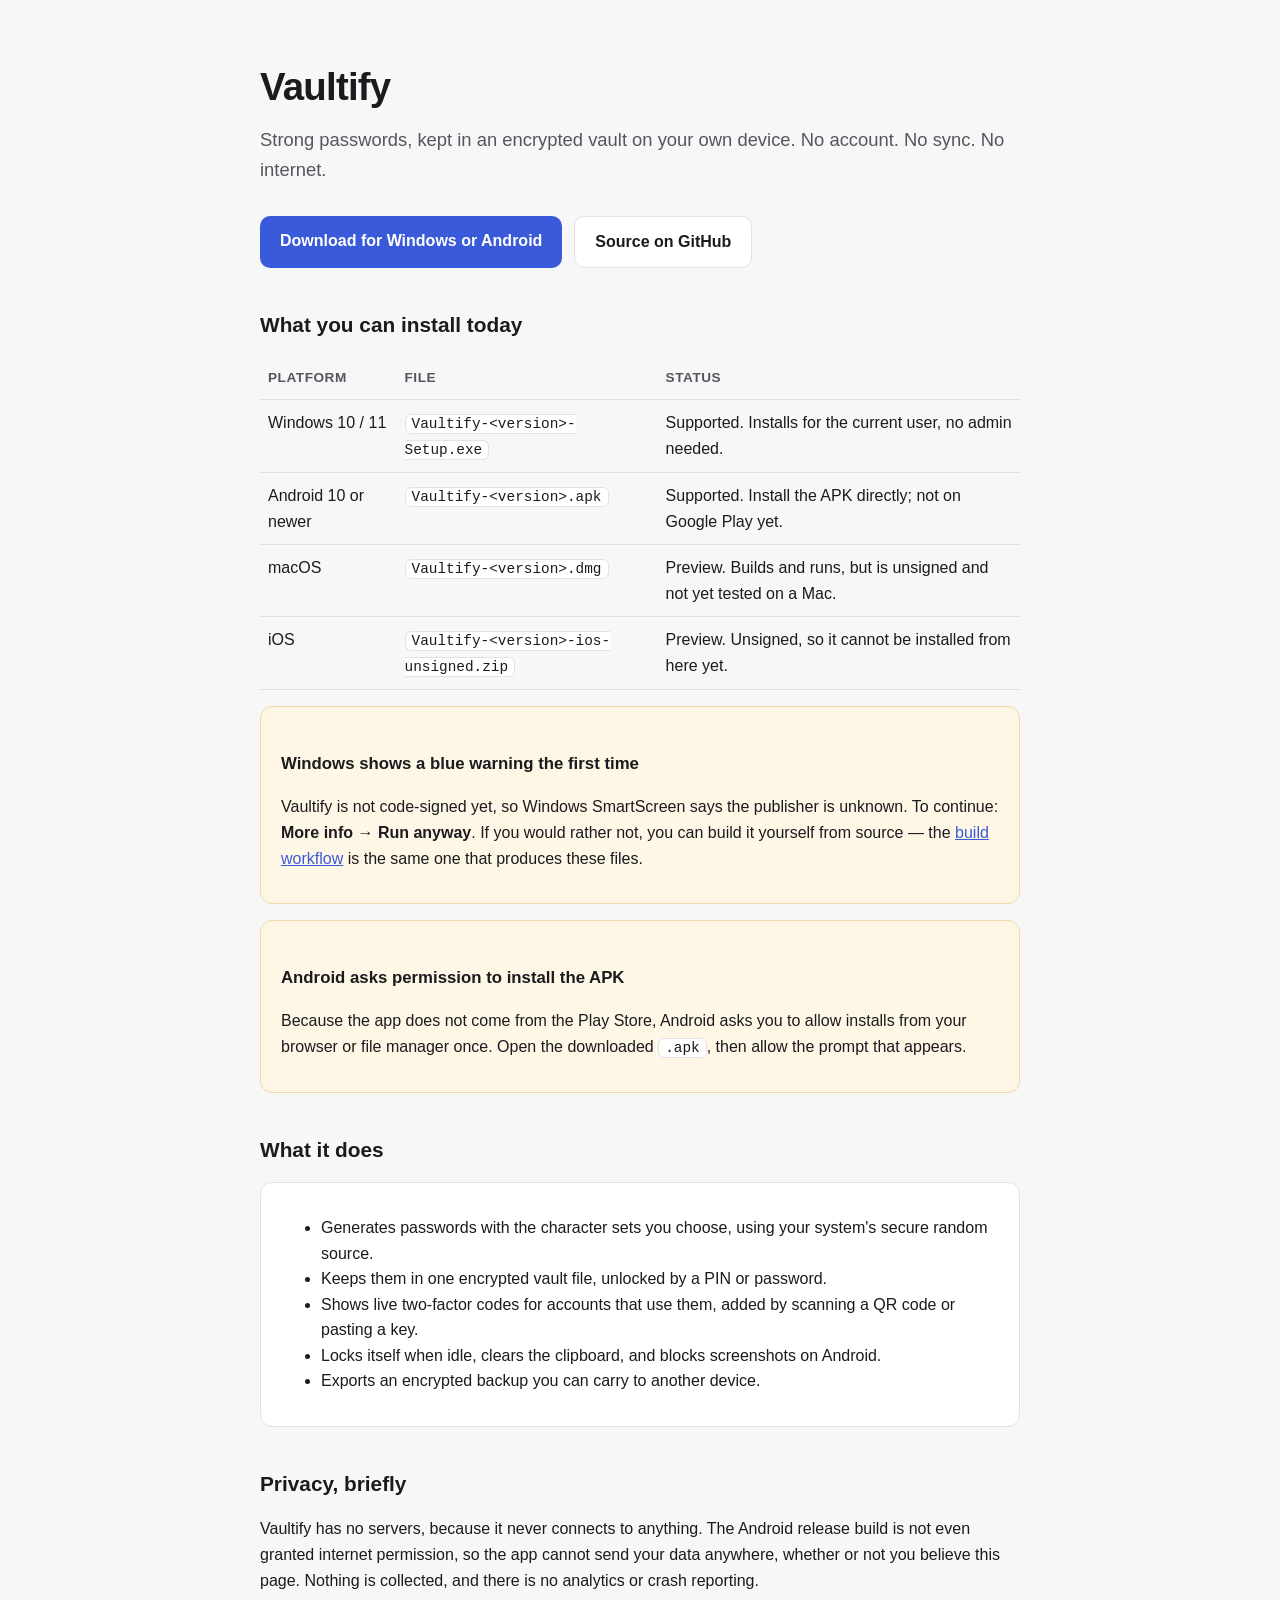
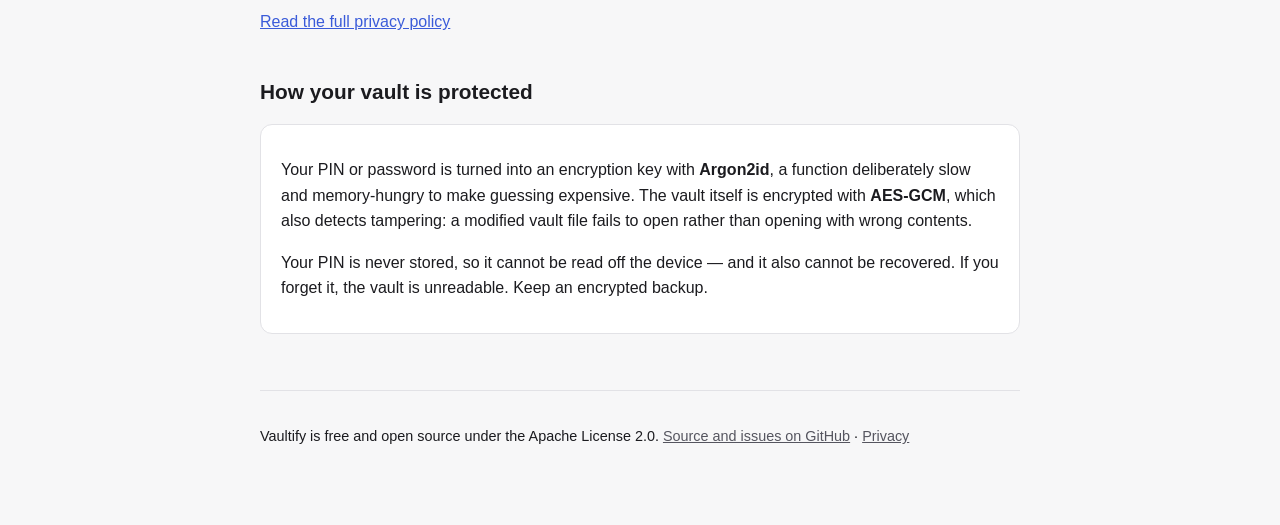
==== docs/index.html @ 95b4c6ee "Apache-2.0 license, download site and store groundwork Adds LICENSE, a GitHub Pages site in docs/ wi" ====
<!doctype html>
<html lang="en">
<head>
<meta charset="utf-8">
<meta name="viewport" content="width=device-width, initial-scale=1">
<title>Vaultify — offline password generator and keeper</title>
<meta name="description" content="Vaultify makes strong passwords and keeps them in an encrypted vault on your own device. No account, no sync, no internet.">
<link rel="stylesheet" href="style.css">
</head>
<body>
<main>

  <header class="masthead">
    <h1>Vaultify</h1>
    <p class="tagline">Strong passwords, kept in an encrypted vault on your own device. No account. No sync. No internet.</p>
  </header>

  <!-- Downloads: links go to the latest release page rather than to a file,
       because the filenames carry the version number and change every release. -->
  <div class="downloads">
    <a class="btn" href="https://github.com/niyexdroid/vaultify/releases/latest">Download for Windows or Android</a>
    <a class="btn secondary" href="https://github.com/niyexdroid/vaultify">Source on GitHub</a>
  </div>

  <h2>What you can install today</h2>

  <table>
    <tr><th>Platform</th><th>File</th><th>Status</th></tr>
    <tr>
      <td>Windows 10 / 11</td>
      <td><code>Vaultify-&lt;version&gt;-Setup.exe</code></td>
      <td>Supported. Installs for the current user, no admin needed.</td>
    </tr>
    <tr>
      <td>Android 10 or newer</td>
      <td><code>Vaultify-&lt;version&gt;.apk</code></td>
      <td>Supported. Install the APK directly; not on Google Play yet.</td>
    </tr>
    <tr>
      <td>macOS</td>
      <td><code>Vaultify-&lt;version&gt;.dmg</code></td>
      <td>Preview. Builds and runs, but is unsigned and not yet tested on a Mac.</td>
    </tr>
    <tr>
      <td>iOS</td>
      <td><code>Vaultify-&lt;version&gt;-ios-unsigned.zip</code></td>
      <td>Preview. Unsigned, so it cannot be installed from here yet.</td>
    </tr>
  </table>

  <!-- First-run warnings: both are expected for unsigned apps, and people
       abandon the install if the page does not say so up front. -->
  <div class="note">
    <h3>Windows shows a blue warning the first time</h3>
    <p>Vaultify is not code-signed yet, so Windows SmartScreen says the publisher is
    unknown. To continue: <strong>More info</strong> &rarr; <strong>Run anyway</strong>.
    If you would rather not, you can build it yourself from source — the
    <a href="https://github.com/niyexdroid/vaultify/blob/main/.github/workflows/build.yml">build workflow</a>
    is the same one that produces these files.</p>
  </div>

  <div class="note">
    <h3>Android asks permission to install the APK</h3>
    <p>Because the app does not come from the Play Store, Android asks you to allow
    installs from your browser or file manager once. Open the downloaded
    <code>.apk</code>, then allow the prompt that appears.</p>
  </div>

  <h2>What it does</h2>

  <div class="card">
    <ul>
      <li>Generates passwords with the character sets you choose, using your system's secure random source.</li>
      <li>Keeps them in one encrypted vault file, unlocked by a PIN or password.</li>
      <li>Shows live two-factor codes for accounts that use them, added by scanning a QR code or pasting a key.</li>
      <li>Locks itself when idle, clears the clipboard, and blocks screenshots on Android.</li>
      <li>Exports an encrypted backup you can carry to another device.</li>
    </ul>
  </div>

  <h2>Privacy, briefly</h2>

  <p>Vaultify has no servers, because it never connects to anything. The Android release
  build is not even granted internet permission, so the app cannot send your data
  anywhere, whether or not you believe this page. Nothing is collected, and there is
  no analytics or crash reporting.</p>

  <p><a href="privacy.html">Read the full privacy policy</a></p>

  <h2>How your vault is protected</h2>

  <div class="card">
    <p>Your PIN or password is turned into an encryption key with <strong>Argon2id</strong>,
    a function deliberately slow and memory-hungry to make guessing expensive. The vault
    itself is encrypted with <strong>AES-GCM</strong>, which also detects tampering: a
    modified vault file fails to open rather than opening with wrong contents.</p>
    <p>Your PIN is never stored, so it cannot be read off the device — and it also cannot
    be recovered. If you forget it, the vault is unreadable. Keep an encrypted backup.</p>
  </div>

  <footer>
    <p>Vaultify is free and open source under the Apache License 2.0.
    <a href="https://github.com/niyexdroid/vaultify">Source and issues on GitHub</a> ·
    <a href="privacy.html">Privacy</a></p>
  </footer>

</main>
</body>
</html>
---- docs/style.css ----
/* Download site: shared styles for the GitHub Pages pages in docs/.
   Plain CSS on purpose - the site is two static files with no build step. */

/* Theme tokens: light values first, dark overridden below. */
:root {
  --bg: #f7f7f8;
  --panel: #ffffff;
  --ink: #1b1b1f;
  --ink-soft: #55555f;
  --line: #e2e2e6;
  --accent: #3a5bd9;
  --accent-ink: #ffffff;
  --warn-bg: #fff7e6;
  --warn-line: #f0d9a8;
}

@media (prefers-color-scheme: dark) {
  :root {
    --bg: #15151a;
    --panel: #1e1e25;
    --ink: #ececf1;
    --ink-soft: #a3a3b0;
    --line: #32323c;
    --accent: #8ba4ff;
    --accent-ink: #15151a;
    --warn-bg: #2a2317;
    --warn-line: #50411f;
  }
}

* { box-sizing: border-box; }

body {
  margin: 0;
  padding: 0 16px 64px;
  background: var(--bg);
  color: var(--ink);
  font: 16px/1.6 -apple-system, BlinkMacSystemFont, "Segoe UI", Roboto, sans-serif;
}

main { max-width: 760px; margin: 0 auto; }

/* Masthead: app name and one-line description. */
header.masthead { padding: 56px 0 8px; }
header.masthead h1 { margin: 0; font-size: 2.4rem; letter-spacing: -0.02em; }
header.masthead p.tagline { margin: 8px 0 0; color: var(--ink-soft); font-size: 1.15rem; }

h2 { margin: 40px 0 12px; font-size: 1.3rem; }
h3 { margin: 28px 0 8px; font-size: 1.05rem; }
p, li { color: var(--ink); }
a { color: var(--accent); }

/* Download buttons: one per platform people can actually install today. */
.downloads { display: flex; flex-wrap: wrap; gap: 12px; margin: 24px 0 8px; }
.btn {
  display: inline-block;
  padding: 12px 20px;
  border-radius: 10px;
  background: var(--accent);
  color: var(--accent-ink);
  font-weight: 600;
  text-decoration: none;
}
.btn.secondary {
  background: var(--panel);
  color: var(--ink);
  border: 1px solid var(--line);
}

/* Cards and tables for the platform and privacy details. */
.card {
  background: var(--panel);
  border: 1px solid var(--line);
  border-radius: 12px;
  padding: 16px 20px;
  margin: 16px 0;
}
.note {
  background: var(--warn-bg);
  border: 1px solid var(--warn-line);
  border-radius: 12px;
  padding: 16px 20px;
  margin: 16px 0;
}
table { width: 100%; border-collapse: collapse; margin: 16px 0; }
th, td { text-align: left; padding: 10px 8px; border-bottom: 1px solid var(--line); vertical-align: top; }
th { font-size: 0.85rem; text-transform: uppercase; letter-spacing: 0.04em; color: var(--ink-soft); }
code {
  background: var(--panel);
  border: 1px solid var(--line);
  border-radius: 6px;
  padding: 1px 6px;
  font-size: 0.9em;
}
footer { margin-top: 56px; padding-top: 20px; border-top: 1px solid var(--line); color: var(--ink-soft); font-size: 0.9rem; }
footer a { color: var(--ink-soft); }
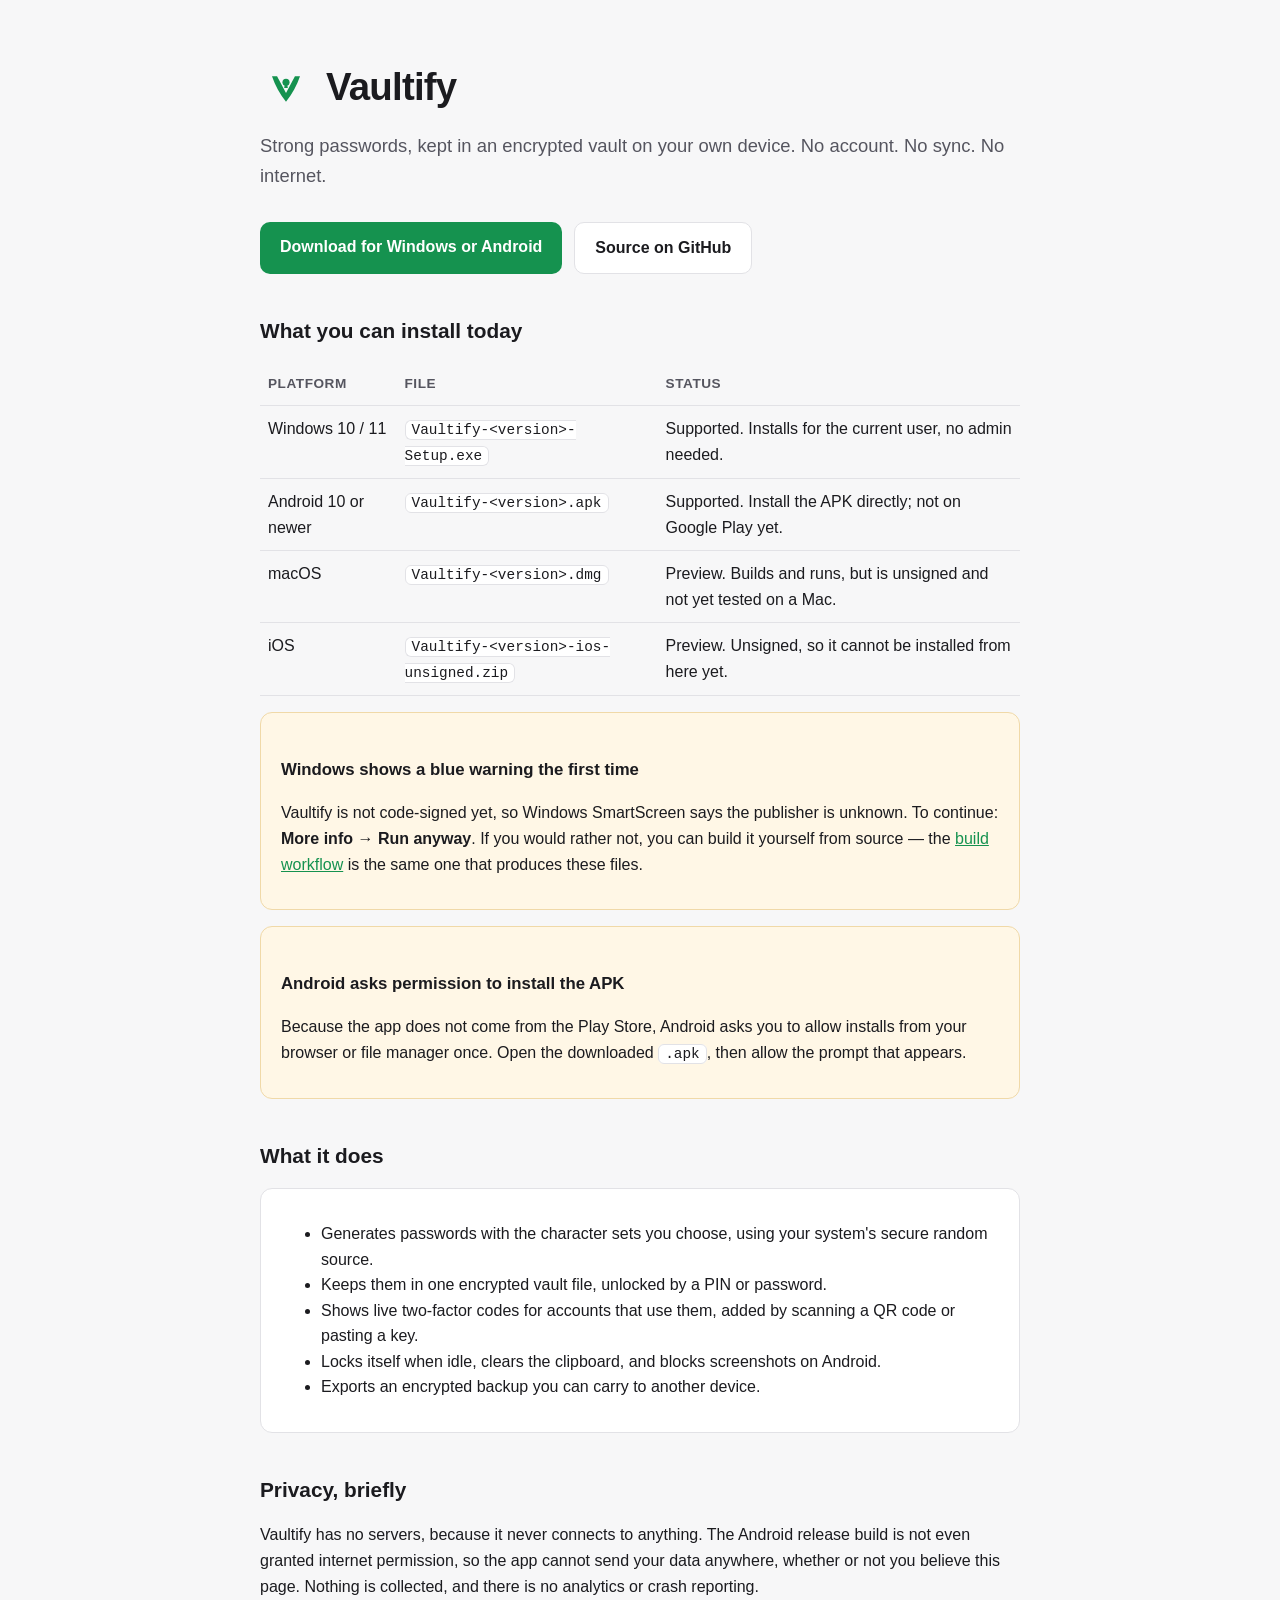
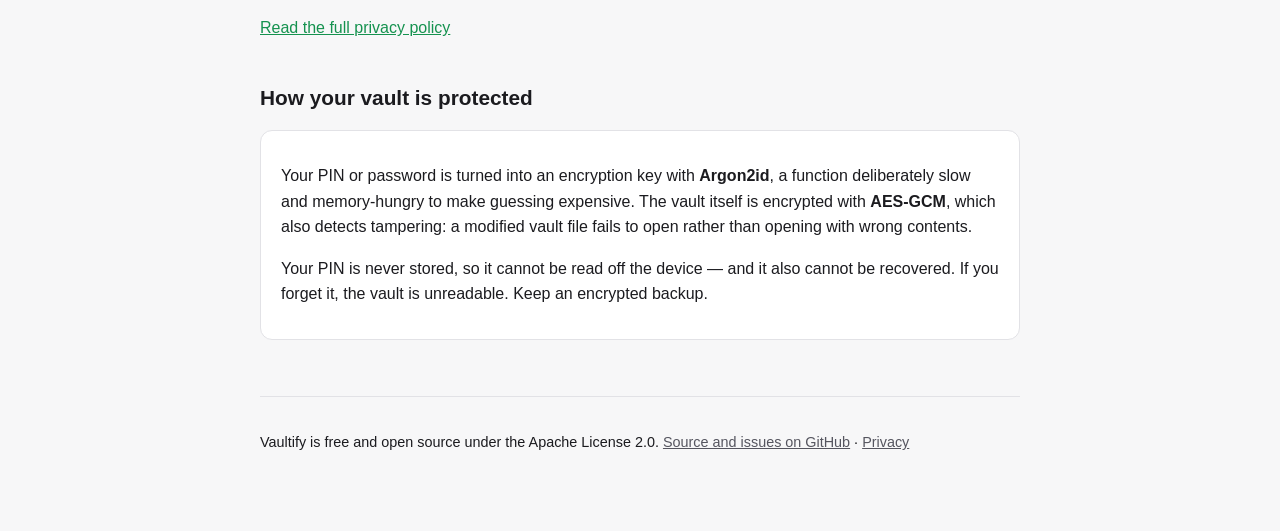
==== commit df14db0f: "V-monogram logo, used in the app, icons and download site Replaces the plain shield with a V-monogra" ====
--- a/docs/index.html
+++ b/docs/index.html
@@ -11,7 +11,16 @@
 <main>
 
   <header class="masthead">
-    <h1>Vaultify</h1>
+    <div class="wordmark">
+      <!-- Brand mark: the V-monogram. Kept in step with the one true shape in
+           lib/ui/brand/vaultify_mark.dart; change it there first. -->
+      <svg class="mark" viewBox="0 0 1024 1024" fill="currentColor" aria-hidden="true">
+        <path d="M236 300 C298 476 388 648 512 800 C636 648 726 476 788 300 L688 300 L512 630 L336 300 Z"/>
+        <circle cx="512" cy="420" r="70"/>
+        <path d="M487 466 L537 466 L548 532 L476 532 Z"/>
+      </svg>
+      <h1>Vaultify</h1>
+    </div>
     <p class="tagline">Strong passwords, kept in an encrypted vault on your own device. No account. No sync. No internet.</p>
   </header>
 
--- a/docs/style.css
+++ b/docs/style.css
@@ -8,7 +8,8 @@
   --ink: #1b1b1f;
   --ink-soft: #55555f;
   --line: #e2e2e6;
-  --accent: #3a5bd9;
+  --brand: #15924f;
+  --accent: #15924f;
   --accent-ink: #ffffff;
   --warn-bg: #fff7e6;
   --warn-line: #f0d9a8;
@@ -21,7 +22,8 @@
     --ink: #ececf1;
     --ink-soft: #a3a3b0;
     --line: #32323c;
-    --accent: #8ba4ff;
+    --brand: #3dbe7a;
+    --accent: #3dbe7a;
     --accent-ink: #15151a;
     --warn-bg: #2a2317;
     --warn-line: #50411f;
@@ -40,10 +42,14 @@
 
 main { max-width: 760px; margin: 0 auto; }
 
-/* Masthead: app name and one-line description. */
+/* Masthead: brand mark, app name and one-line description. */
 header.masthead { padding: 56px 0 8px; }
+header.masthead .wordmark { display: flex; align-items: center; gap: 14px; }
+/* Brand mark: the V-monogram, same shape as the app icon. It inherits the
+   colour below so it follows the light and dark themes. */
+header.masthead .mark { width: 52px; height: 52px; flex: none; color: var(--brand); }
 header.masthead h1 { margin: 0; font-size: 2.4rem; letter-spacing: -0.02em; }
-header.masthead p.tagline { margin: 8px 0 0; color: var(--ink-soft); font-size: 1.15rem; }
+header.masthead p.tagline { margin: 14px 0 0; color: var(--ink-soft); font-size: 1.15rem; }
 
 h2 { margin: 40px 0 12px; font-size: 1.3rem; }
 h3 { margin: 28px 0 8px; font-size: 1.05rem; }
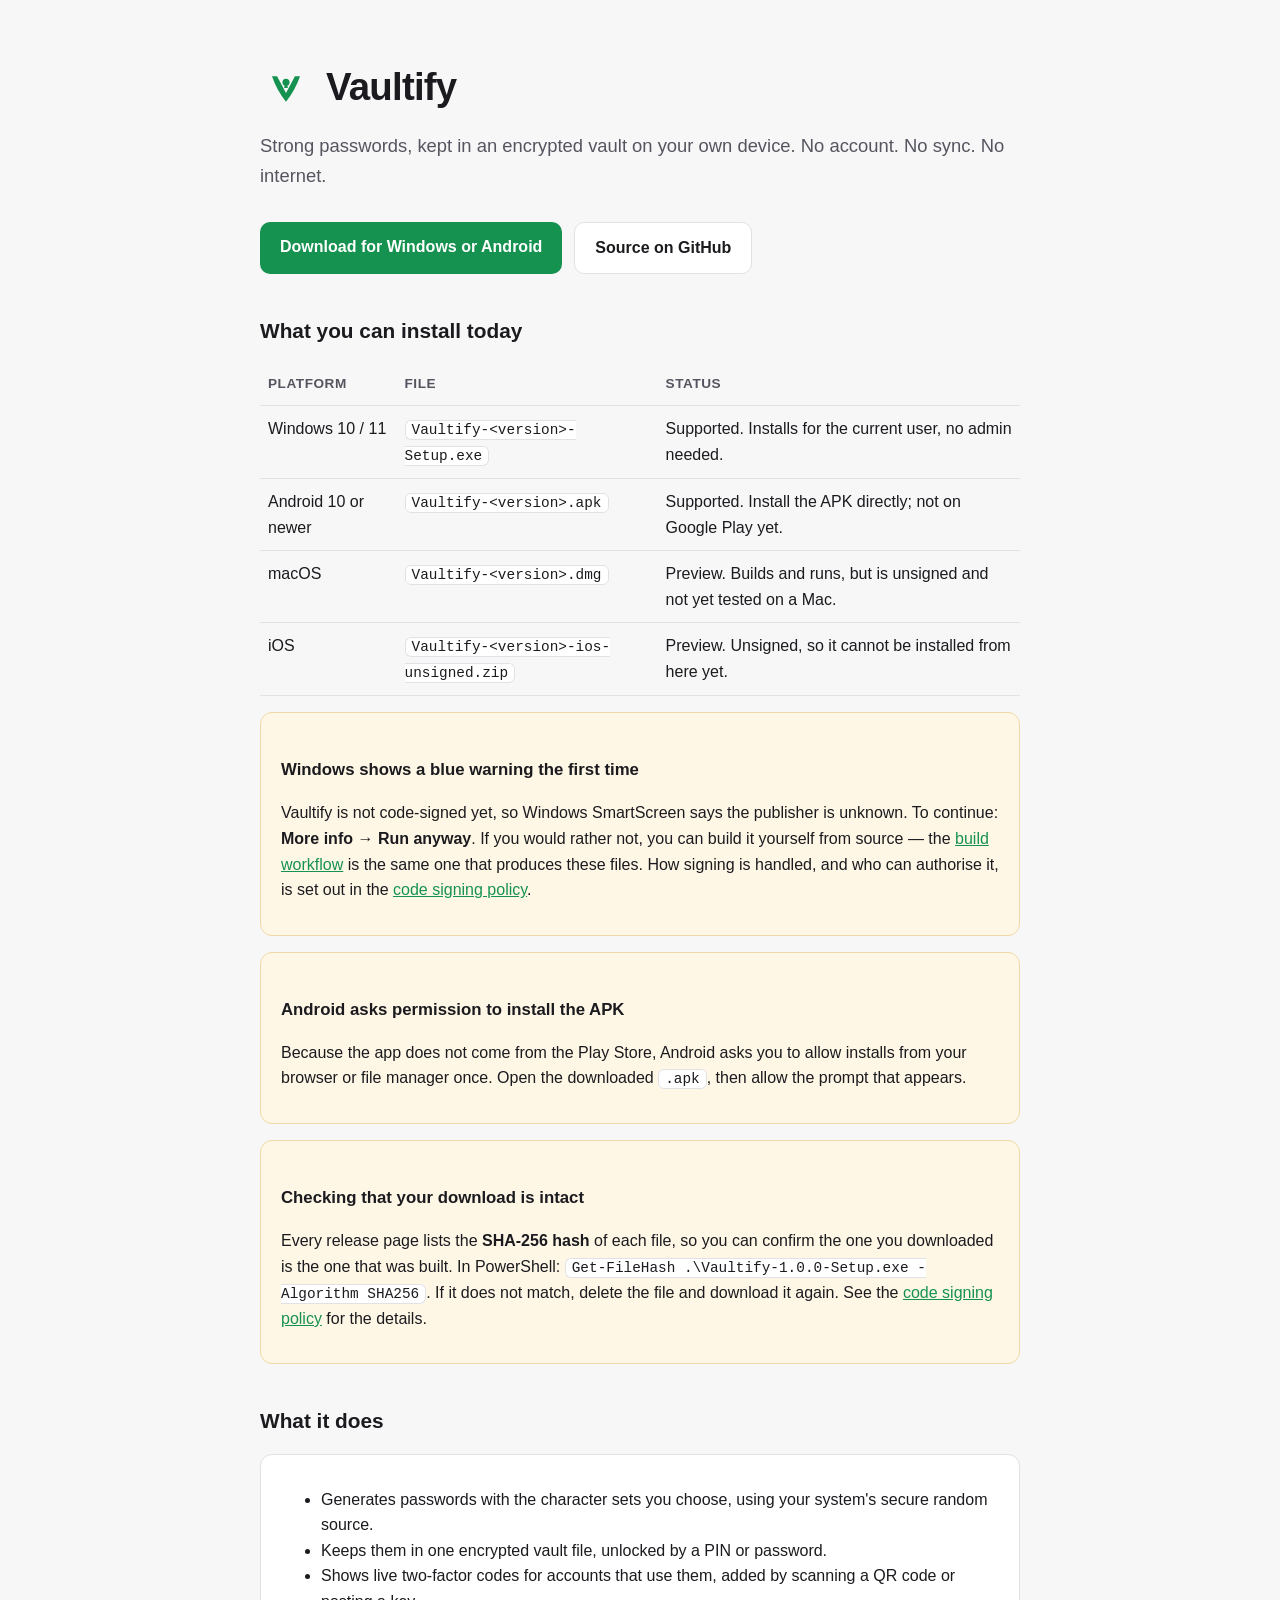
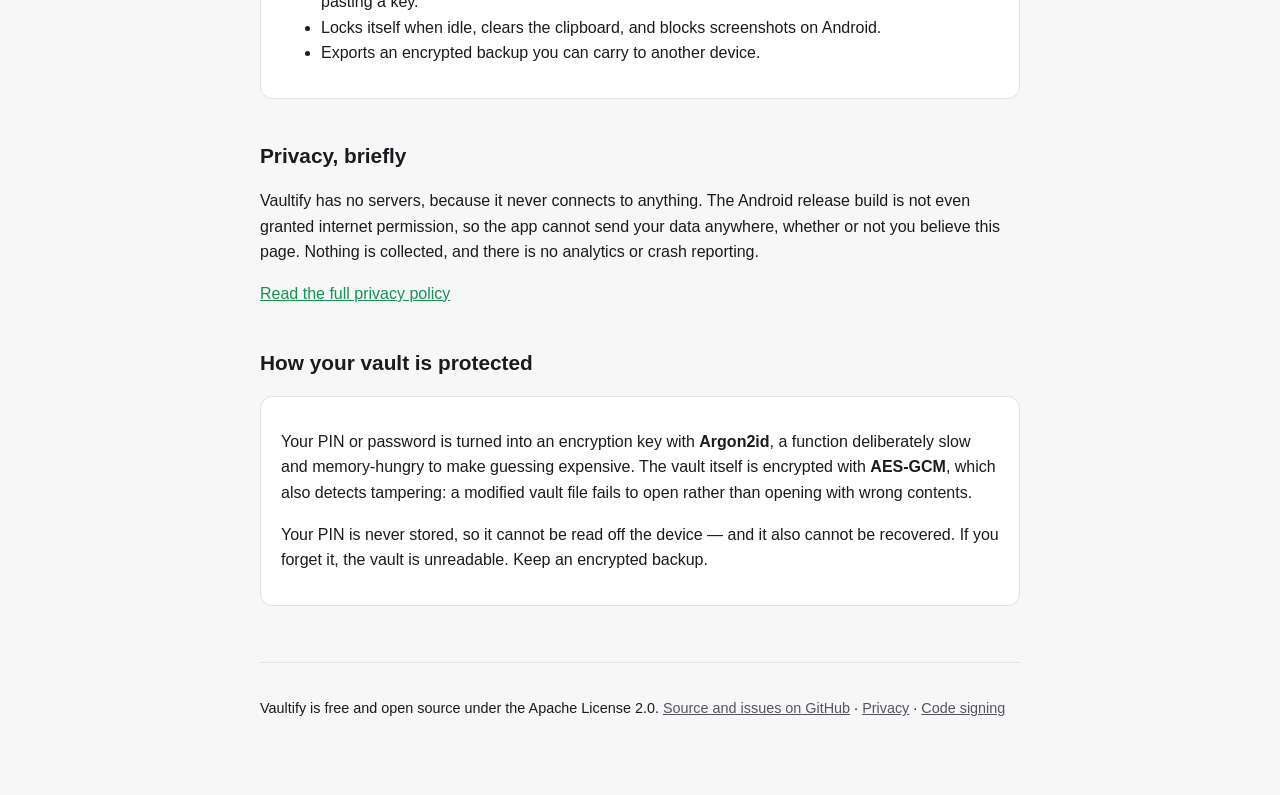
==== commit 452d4ae4: "Code signing policy, SHA-256 hashes and a dormant signing step SignPath Foundation needs a published" ====
--- a/docs/index.html
+++ b/docs/index.html
@@ -65,7 +65,8 @@
     unknown. To continue: <strong>More info</strong> &rarr; <strong>Run anyway</strong>.
     If you would rather not, you can build it yourself from source — the
     <a href="https://github.com/niyexdroid/vaultify/blob/main/.github/workflows/build.yml">build workflow</a>
-    is the same one that produces these files.</p>
+    is the same one that produces these files. How signing is handled, and who can
+    authorise it, is set out in the <a href="signing.html">code signing policy</a>.</p>
   </div>
 
   <div class="note">
@@ -73,6 +74,15 @@
     <p>Because the app does not come from the Play Store, Android asks you to allow
     installs from your browser or file manager once. Open the downloaded
     <code>.apk</code>, then allow the prompt that appears.</p>
+  </div>
+
+  <div class="note">
+    <h3>Checking that your download is intact</h3>
+    <p>Every release page lists the <strong>SHA-256 hash</strong> of each file, so you
+    can confirm the one you downloaded is the one that was built. In PowerShell:
+    <code>Get-FileHash .\Vaultify-1.0.0-Setup.exe -Algorithm SHA256</code>. If it does
+    not match, delete the file and download it again. See the
+    <a href="signing.html">code signing policy</a> for the details.</p>
   </div>
 
   <h2>What it does</h2>
@@ -110,7 +120,8 @@
   <footer>
     <p>Vaultify is free and open source under the Apache License 2.0.
     <a href="https://github.com/niyexdroid/vaultify">Source and issues on GitHub</a> ·
-    <a href="privacy.html">Privacy</a></p>
+    <a href="privacy.html">Privacy</a> ·
+    <a href="signing.html">Code signing</a></p>
   </footer>
 
 </main>
